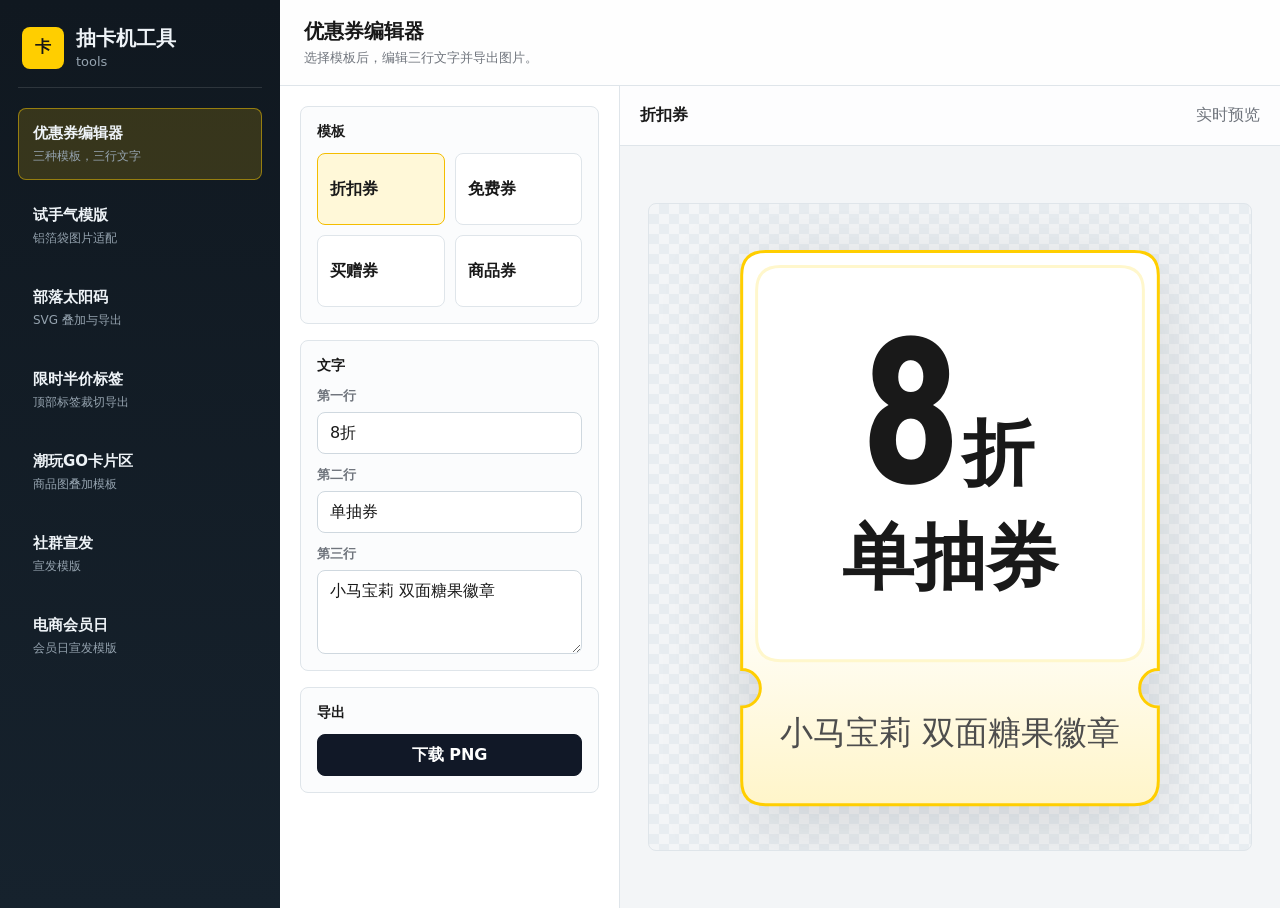
==== index.html @ 520d66b2 "Add files via upload" ====
<!doctype html>
<html lang="zh-CN">
  <head>
    <meta charset="UTF-8" />
    <meta name="viewport" content="width=device-width, initial-scale=1.0" />
    <title>抽卡机工具</title>
    <link rel="stylesheet" href="./styles.css" />
    <link rel="stylesheet" href="./coupon.css" />
    <link rel="stylesheet" href="./dashboard.css" />
  </head>
  <body>
    <main class="admin-app">
      <aside class="admin-sidebar">
        <div class="admin-brand">
          <span class="admin-mark">卡</span>
          <div>
            <h1>抽卡机工具</h1>
            <p>tools</p>
          </div>
        </div>

        <nav class="admin-nav" aria-label="工具菜单">
          <button class="admin-nav-item active" type="button" data-page="coupon">
            <span>优惠券编辑器</span>
            <small>三种模板，三行文字</small>
          </button>
          <button class="admin-nav-item" type="button" data-page="luck">
            <span>试手气模版</span>
            <small>铝箔袋图片适配</small>
          </button>
          <button class="admin-nav-item" type="button" data-page="suncode">
            <span>部落太阳码</span>
            <small>SVG 叠加与导出</small>
          </button>
          <button class="admin-nav-item" type="button" data-page="halfprice">
            <span>限时半价标签</span>
            <small>顶部标签裁切导出</small>
          </button>
          <button class="admin-nav-item" type="button" data-page="kingkong">
            <span>潮玩GO卡片区</span>
            <small>商品图叠加模板</small>
          </button>
          <button class="admin-nav-item" type="button" data-page="community">
            <span>社群宣发</span>
            <small>宣发模版</small>
          </button>
          <button class="admin-nav-item" type="button" data-page="ecommerce">
            <span>电商会员日</span>
            <small>会员日宣发模版</small>
          </button>
        </nav>
      </aside>

      <section class="admin-main">
        <section id="couponPage" class="admin-page active" data-page-panel="coupon">
          <div class="admin-header">
            <div>
              <strong>优惠券编辑器</strong>
              <span>选择模板后，编辑三行文字并导出图片。</span>
            </div>
          </div>

          <div class="admin-tool-grid coupon-admin-grid">
            <aside class="coupon-sidebar embedded">
              <section class="coupon-panel">
                <h2>模板</h2>
                <div class="template-grid" role="radiogroup" aria-label="选择优惠券模板">
                  <button class="template-card active" type="button" data-template="cash">
                    <span>折扣券</span>
                  </button>
                  <button class="template-card" type="button" data-template="free">
                    <span>免费券</span>
                  </button>
                  <button class="template-card" type="button" data-template="box">
                    <span>买赠券</span>
                  </button>
                  <button class="template-card" type="button" data-template="product">
                    <span>商品券</span>
                  </button>
                </div>
              </section>

              <section id="couponTextPanel" class="coupon-panel">
                <h2>文字</h2>
                <label class="field">
                  <span>第一行</span>
                  <input id="line1" type="text" />
                </label>
                <label class="field">
                  <span>第二行</span>
                  <input id="line2" type="text" />
                </label>
                <label class="field">
                  <span>第三行</span>
                  <textarea id="line3" rows="3"></textarea>
                </label>
              </section>

              <section id="couponProductPanel" class="coupon-panel" hidden>
                <h2>商品图</h2>
                <label class="file-drop compact">
                  <input id="productImageInput" type="file" accept="image/png,image/jpeg,image/webp,image/svg+xml" />
                  <span>选择商品图片</span>
                  <small id="productImageName">未选择</small>
                </label>
                <p class="note">图片会在 360 × 360 的框内等比适配，导出透明底 PNG。</p>
              </section>

              <section class="coupon-panel">
                <h2>导出</h2>
                <div class="action-row">
                  <button id="downloadPng" type="button">下载 PNG</button>
                </div>
              </section>
            </aside>

            <section class="coupon-workspace embedded">
              <div class="coupon-toolbar">
                <strong id="templateTitle">折扣券</strong>
                <div id="productTagPicker" class="tag-picker toolbar-tag-picker" role="radiogroup" aria-label="选择商品券标签" hidden>
                  <button class="tag-option active" type="button" data-product-tag="exchange">兑换券</button>
                  <button class="tag-option" type="button" data-product-tag="single">单抽券</button>
                  <button class="tag-option" type="button" data-product-tag="box">端盒券</button>
                </div>
                <span>实时预览</span>
              </div>
              <div class="coupon-stage">
                <div id="couponPreview" class="coupon-preview" aria-label="优惠券预览"></div>
              </div>
            </section>
          </div>
        </section>

        <section id="suncodePage" class="admin-page" data-page-panel="suncode">
          <div class="admin-header">
            <div>
              <strong>部落太阳码</strong>
              <span>上传 SVG，自动叠加固定太阳码并导出。</span>
            </div>
          </div>

          <div class="admin-tool-grid suncode-admin-grid">
            <aside class="sidebar embedded">
              <section class="panel">
                <h2>文件</h2>
                <label class="file-drop">
                  <input id="svgInput" type="file" accept=".svg,image/svg+xml" />
                  <span>选择 SVG 文件</span>
                  <small id="svgName">未选择</small>
                </label>
                <p class="note">太阳码已内置，导出时会等比缩放到 SVG 尺寸并作为最上层写入。</p>
              </section>

              <section class="panel">
                <h2>导出</h2>
                <div class="button-row">
                  <button id="downloadJpeg" type="button" disabled>下载 JPEG</button>
                  <button id="openConvertio" type="button" disabled>下载 AI</button>
                </div>
                <p class="note">下载 AI 会把完整矢量 SVG 交给后端转换，太阳码会作为矢量内容写入。</p>
              </section>
            </aside>

            <section class="workspace embedded">
              <div class="toolbar">
                <div>
                  <strong id="statusTitle">等待文件</strong>
                  <span id="statusDetail">请先选择 SVG 文件。</span>
                </div>
              </div>
              <div class="canvas-wrap">
                <div id="preview" class="preview" aria-label="SVG 预览区域">
                  <div class="empty-state">SVG 预览会显示在这里</div>
                </div>
              </div>
            </section>
          </div>
        </section>

        <section id="luckPage" class="admin-page" data-page-panel="luck">
          <div class="admin-header">
            <div>
              <strong>试手气模版</strong>
              <span>上传铝箔袋图片，自动等比适配到固定画板并导出。</span>
            </div>
          </div>

          <div class="admin-tool-grid luck-admin-grid">
            <aside class="sidebar embedded">
              <section class="panel">
                <h2>文件</h2>
                <label class="file-drop">
                  <input id="luckInput" type="file" accept="image/png,image/jpeg,image/webp,image/svg+xml" />
                  <span>选择铝箔袋图片</span>
                  <small id="luckName">未选择</small>
                </label>
                <p class="note">画板固定尺寸 428 × 644，图片在画板区域内等比适配。</p>
              </section>

              <section class="panel">
                <h2>导出</h2>
                <div class="action-row">
                  <button id="downloadLuckPng" type="button" disabled>下载 PNG</button>
                </div>
              </section>
            </aside>

            <section class="workspace embedded">
              <div class="toolbar">
                <div>
                  <strong id="luckStatusTitle">等待文件</strong>
                  <span id="luckStatusDetail">请先选择铝箔袋图片。</span>
                </div>
              </div>
              <div class="luck-stage">
                <div id="luckPreview" class="luck-preview" aria-label="试手气模版预览">
                  <div class="empty-state">铝箔袋预览会显示在这里</div>
                </div>
              </div>
            </section>
          </div>
        </section>

        <section id="halfpricePage" class="admin-page" data-page-panel="halfprice">
          <div class="admin-header">
            <div>
              <strong>限时半价标签</strong>
              <span>上传图片，顶部对齐裁切并叠加限时半价标签。</span>
            </div>
          </div>

          <div class="admin-tool-grid halfprice-admin-grid">
            <aside class="sidebar embedded">
              <section class="panel">
                <h2>单张文件</h2>
                <label class="file-drop">
                  <input id="halfpriceInput" type="file" accept="image/png,image/jpeg,image/webp,image/svg+xml" />
                  <span>选择图片</span>
                  <small id="halfpriceName">未选择</small>
                </label>
                <p class="note">画板固定尺寸 345 × 345，图片按 345 宽等比缩放，顶对齐，超出画布自动裁切。</p>
              </section>

              <section class="panel">
                <h2>批量上传</h2>
                <label class="file-drop">
                  <input id="halfpriceBatchInput" type="file" accept="image/png,image/jpeg,image/webp,image/svg+xml" webkitdirectory directory multiple />
                  <span>选择文件夹</span>
                  <small id="halfpriceBatchName">未选择</small>
                </label>
                <p class="note">批量处理文件夹内所有图片，并打包导出 ZIP。</p>
              </section>

              <section class="panel">
                <h2>导出</h2>
                <div class="action-row">
                  <button id="downloadHalfpricePng" type="button" disabled>下载 PNG</button>
                  <button id="downloadHalfpriceBatch" type="button" disabled>批量下载</button>
                </div>
              </section>
            </aside>

            <section class="workspace embedded">
              <div class="toolbar">
                <div>
                  <strong id="halfpriceStatusTitle">等待文件</strong>
                  <span id="halfpriceStatusDetail">请先选择图片。</span>
                </div>
              </div>
              <div class="halfprice-stage">
                <div id="halfpricePreview" class="halfprice-preview" aria-label="限时半价标签预览">
                  <div class="empty-state">预览会显示在这里</div>
                </div>
              </div>
            </section>
          </div>
        </section>

        <section id="kingkongPage" class="admin-page" data-page-panel="kingkong">
          <div class="admin-header">
            <div>
              <strong>潮玩GO卡片区</strong>
              <span>选择紫、蓝、绿模板，上传商品图后导出固定画板 PNG。</span>
            </div>
          </div>

          <div class="admin-tool-grid kingkong-admin-grid">
            <aside class="sidebar embedded">
              <section class="panel">
                <h2>模板</h2>
                <div class="template-grid kingkong-template-grid" role="radiogroup" aria-label="选择潮玩GO卡片区模板">
                  <button class="template-card active" type="button" data-kingkong-template="purple">
                    <span>紫色-katter</span>
                  </button>
                  <button class="template-card" type="button" data-kingkong-template="blue">
                    <span>蓝色-K-Frame</span>
                  </button>
                  <button class="template-card" type="button" data-kingkong-template="green">
                    <span>绿色-K-Prize</span>
                  </button>
                </div>
              </section>

              <section class="panel">
                <h2>商品图</h2>
                <label class="file-drop">
                  <input id="kingkongInput" type="file" accept="image/png,image/jpeg,image/webp" />
                  <span>选择商品图片</span>
                  <small id="kingkongName">未选择</small>
                </label>
                <p class="note">画板固定尺寸 294 × 345，商品图会在 192 × 192 区域内等比适配。</p>
              </section>

              <section class="panel">
                <h2>导出</h2>
                <div class="action-row">
                  <button id="downloadKingkongPng" type="button" disabled>下载 PNG</button>
                </div>
              </section>
            </aside>

            <section class="workspace embedded">
              <div class="toolbar">
                <div>
                  <strong id="kingkongStatusTitle">等待文件</strong>
                  <span id="kingkongStatusDetail">请先选择商品图片。</span>
                </div>
              </div>
              <div class="kingkong-stage">
                <div id="kingkongPreview" class="kingkong-preview" aria-label="潮玩GO卡片区预览">
                  <div class="empty-state">商品图预览会显示在这里</div>
                </div>
              </div>
            </section>
          </div>
        </section>

        <section id="communityPage" class="admin-page" data-page-panel="community">
          <div class="admin-header">
            <div>
              <strong>社群宣发</strong>
              <span>上传主图、小程序码，填写价格和商品名称后导出 3 倍 JPG。</span>
            </div>
          </div>

          <div class="admin-tool-grid community-admin-grid">
            <aside class="sidebar embedded">
              <section class="panel">
                <h2>图片</h2>
                <label class="file-drop">
                  <input id="communityMainInput" type="file" accept="image/png,image/jpeg,image/webp" />
                  <span>选择主图</span>
                  <small id="communityMainName">未选择</small>
                </label>
                <label class="file-drop">
                  <input id="communityQrInput" type="file" accept="image/png,image/jpeg,image/webp" />
                  <span>选择小程序码</span>
                  <small id="communityQrName">未选择</small>
                </label>
                <p class="note">主图宽度固定 343px，高度按图片比例自适应。</p>
              </section>

              <section class="panel">
                <h2>内容</h2>
                <label class="community-toggle">
                  <input id="communityOperationEnabled" type="checkbox" />
                  <span>显示运营标签</span>
                </label>
                <label id="communityOperationField" class="field" hidden>
                  <span>运营标签文案</span>
                  <input id="communityOperationText" type="text" value="本期新品" />
                </label>
                <label class="field">
                  <span>商品价格</span>
                  <input id="communityPrice" type="text" value="25.98" />
                </label>
                <label class="community-toggle">
                  <input id="communityHalfPriceEnabled" type="checkbox" />
                  <span>限时半价</span>
                </label>
                <div class="community-half-price-fields">
                  <label id="communityHalfPriceTextField" class="field" hidden>
                    <span>半价标签文案</span>
                    <input id="communityHalfPriceText" type="text" value="限时半价" maxlength="12" />
                  </label>
                  <label id="communityOriginalPriceField" class="field" hidden>
                    <span>划线价</span>
                    <input id="communityOriginalPrice" type="text" value="99.9" />
                  </label>
                </div>
                <label class="field">
                  <span>商品名称</span>
                  <textarea id="communityName" rows="2">飞天小女警 活力绘影立牌 飞天小女警 活力绘影立牌</textarea>
                </label>
                <label class="community-toggle">
                  <input id="communityRecommendEnabled" type="checkbox" />
                  <span>显示推荐语</span>
                </label>
                <label id="communityRecommendField" class="field" hidden>
                  <span>推荐语</span>
                  <textarea id="communityRecommendText" rows="2">🔥火爆热卖中，快来抽卡机买同款吧商品购买推荐语</textarea>
                </label>
              </section>

              <section class="panel">
                <h2>导出</h2>
                <div class="action-row">
                  <button id="downloadCommunityJpg" type="button" disabled>下载 JPG</button>
                </div>
              </section>
            </aside>

            <section class="workspace embedded">
              <div class="toolbar">
                <div>
                  <strong id="communityStatusTitle">等待文件</strong>
                  <span id="communityStatusDetail">请上传主图和小程序码。</span>
                </div>
              </div>
              <div class="community-stage">
                <div id="communityPreview" class="community-preview" aria-label="社群宣发预览">
                  <div class="empty-state">社群宣发预览会显示在这里</div>
                </div>
              </div>
            </section>
          </div>
        </section>

        <section id="ecommercePage" class="admin-page" data-page-panel="ecommerce">
          <div class="admin-header">
            <div>
              <strong>电商会员日</strong>
              <span>编辑会员日四个部分，并分别导出 1199px 或 1440px 宽的 PNG。</span>
            </div>
          </div>

          <div class="admin-tool-grid ecommerce-admin-grid">
            <aside class="coupon-sidebar embedded ecommerce-sidebar">
              <section class="coupon-panel">
                <h2>类别</h2>
                <div class="template-grid ecommerce-part-grid" role="radiogroup" aria-label="选择电商会员日类别">
                  <button class="template-card active" type="button" data-ecommerce-part="part1"><span>PART 1</span></button>
                  <button class="template-card" type="button" data-ecommerce-part="part2"><span>PART 2</span></button>
                  <button class="template-card" type="button" data-ecommerce-part="part3"><span>PART 3</span></button>
                  <button class="template-card" type="button" data-ecommerce-part="part4"><span>PART 4</span></button>
                </div>
              </section>

              <section id="ecommercePart1Panel" class="coupon-panel ecommerce-editor-panel">
                <h2>内容</h2>
                <label class="field">
                  <span>日期</span>
                  <textarea id="ecommerceDate" rows="2">2026.07.17</textarea>
                </label>
                <label class="field">
                  <span>一行文案</span>
                  <textarea id="ecommerceCopy" rows="2">会员购名侦探柯南系列产品</textarea>
                </label>
              </section>

              <section id="ecommercePart2Panel" class="coupon-panel ecommerce-editor-panel" hidden>
                <h2>商品坑位</h2>
                <div id="ecommercePart2Slots" class="ecommerce-slot-picker" role="radiogroup" aria-label="选择第二部分商品坑位"></div>
                <label class="file-drop compact ecommerce-file-drop">
                  <input id="ecommercePart2Image" type="file" accept="image/png,image/jpeg,image/webp" />
                  <span>选择商品图片</span>
                  <small id="ecommercePart2ImageName">未选择</small>
                </label>
                <label class="field">
                  <span>商品名称（超宽自动换行，也可手动换行）</span>
                  <textarea id="ecommercePart2Name" rows="2"></textarea>
                </label>
                <div class="ecommerce-price-row">
                  <label class="ecommerce-check"><input id="ecommercePointsEnabled" type="checkbox" checked /><span>积分</span></label>
                  <input id="ecommercePoints" type="text" inputmode="decimal" placeholder="例如 55" />
                </div>
                <div class="ecommerce-price-row">
                  <label class="ecommerce-check"><input id="ecommerceYuanEnabled" type="checkbox" checked /><span>人民币</span></label>
                  <input id="ecommerceYuan" type="text" inputmode="decimal" placeholder="例如 0.01" />
                </div>
              </section>

              <section id="ecommercePart3Panel" class="coupon-panel ecommerce-editor-panel" hidden>
                <h2>转盘商品坑位</h2>
                <div id="ecommercePart3Slots" class="ecommerce-slot-picker five" role="radiogroup" aria-label="选择第三部分商品坑位"></div>
                <label class="file-drop compact ecommerce-file-drop">
                  <input id="ecommercePart3Image" type="file" accept="image/png,image/jpeg,image/webp" />
                  <span>选择商品图片</span>
                  <small id="ecommercePart3ImageName">未选择</small>
                </label>
                <label class="field">
                  <span>商品名称（超宽自动换行，也可手动换行）</span>
                  <textarea id="ecommercePart3Name" rows="2"></textarea>
                </label>
                <p class="note">上传图片后会尝试识别商品名称；“谢谢参与”和“30积分”为固定内容。</p>
              </section>

              <section id="ecommercePart4Panel" class="coupon-panel ecommerce-editor-panel" hidden>
                <h2>日期</h2>
                <label class="field">
                  <span>日期</span>
                  <textarea id="ecommercePart4Date" rows="2"></textarea>
                </label>
                <h3 class="ecommerce-section-title">商品坑位</h3>
                <div id="ecommercePart4Slots" class="ecommerce-slot-picker" role="radiogroup" aria-label="选择第四部分商品坑位"></div>
                <label class="file-drop compact ecommerce-file-drop">
                  <input id="ecommercePart4Image" type="file" accept="image/png,image/jpeg,image/webp" />
                  <span>选择商品图片</span>
                  <small id="ecommercePart4ImageName">未选择</small>
                </label>
                <label class="field">
                  <span>商品名称（超宽自动换行，也可手动换行）</span>
                  <textarea id="ecommercePart4Name" rows="2"></textarea>
                </label>
                <div class="ecommerce-price-row">
                  <label class="ecommerce-check"><input id="ecommercePart4PointsEnabled" type="checkbox" checked /><span>积分</span></label>
                  <input id="ecommercePart4Points" type="text" inputmode="decimal" placeholder="例如 55" />
                </div>
                <div class="ecommerce-price-row">
                  <label class="ecommerce-check"><input id="ecommercePart4YuanEnabled" type="checkbox" checked /><span>人民币</span></label>
                  <input id="ecommercePart4Yuan" type="text" inputmode="decimal" placeholder="例如 0.01" />
                </div>
              </section>

              <section class="coupon-panel">
                <h2>导出</h2>
                <p id="ecommerceValidation" class="ecommerce-validation"></p>
                <div class="action-row">
                  <button id="downloadEcommerce1199" type="button">下载 1199px PNG</button>
                  <button id="downloadEcommerce1440" type="button">下载 1440px PNG</button>
                </div>
              </section>
            </aside>

            <section class="coupon-workspace embedded">
              <div class="coupon-toolbar">
                <strong id="ecommercePartTitle">PART 1</strong>
                <span id="ecommerceStatusDetail">实时预览</span>
              </div>
              <div class="ecommerce-stage">
                <canvas id="ecommercePreview" class="ecommerce-preview" aria-label="电商会员日预览"></canvas>
              </div>
            </section>
          </div>
        </section>
      </section>
    </main>

    <script src="./coupon-fonts.js"></script>
    <script src="./coupon.js"></script>
    <script src="./app.js"></script>
    <script src="./luck.js"></script>
    <script src="./halfprice.js"></script>
    <script src="./kingkong-assets.js"></script>
    <script src="./kingkong.js"></script>
    <script src="./community-header-data.js"></script>
    <script src="./community.js"></script>
    <script src="./ecommerce-assets.js"></script>
    <script src="./ecommerce.js"></script>
    <script src="./dashboard.js"></script>
  </body>
</html>
---- styles.css ----
:root {
  color-scheme: light;
  --bg: #f4f6f8;
  --panel: #ffffff;
  --ink: #172026;
  --muted: #64727d;
  --line: #dbe2e8;
  --accent: #0f766e;
  --accent-strong: #0b5f59;
  --warning: #8a5a10;
}

* {
  box-sizing: border-box;
}

body {
  margin: 0;
  min-height: 100vh;
  font-family:
    Inter, ui-sans-serif, system-ui, -apple-system, BlinkMacSystemFont, "Segoe UI",
    sans-serif;
  color: var(--ink);
  background: var(--bg);
}

button,
input {
  font: inherit;
}

.app {
  display: grid;
  grid-template-columns: minmax(280px, 360px) 1fr;
  min-height: 100vh;
}

.sidebar {
  display: flex;
  flex-direction: column;
  gap: 16px;
  padding: 20px;
  background: var(--panel);
  border-right: 1px solid var(--line);
}

.brand {
  display: flex;
  gap: 12px;
  align-items: center;
  padding-bottom: 10px;
}

.brand-mark {
  display: grid;
  width: 40px;
  height: 40px;
  place-items: center;
  border-radius: 8px;
  color: #fff;
  background: var(--accent);
  font-size: 22px;
}

h1,
h2,
p {
  margin: 0;
}

h1 {
  font-size: 20px;
  line-height: 1.2;
}

h2 {
  margin-bottom: 12px;
  font-size: 14px;
  letter-spacing: 0;
}

.brand p,
.note,
#statusDetail,
.file-drop small {
  color: var(--muted);
}

.brand p {
  margin-top: 4px;
  font-size: 13px;
}

.panel {
  padding: 16px;
  border: 1px solid var(--line);
  border-radius: 8px;
  background: #fbfcfd;
}

.file-drop {
  display: flex;
  flex-direction: column;
  gap: 6px;
  margin-top: 10px;
  padding: 14px;
  border: 1px dashed #b7c3cc;
  border-radius: 8px;
  cursor: pointer;
  background: #fff;
}

.file-drop:hover {
  border-color: var(--accent);
}

.file-drop input {
  position: absolute;
  width: 1px;
  height: 1px;
  overflow: hidden;
  opacity: 0;
}

.file-drop span {
  font-size: 14px;
  font-weight: 650;
}

.button-row {
  display: grid;
  grid-template-columns: 1fr 1fr;
  gap: 10px;
}

button {
  min-height: 40px;
  border: 1px solid var(--accent);
  border-radius: 8px;
  color: #fff;
  background: var(--accent);
  cursor: pointer;
  font-weight: 650;
}

button:hover {
  background: var(--accent-strong);
}

button:disabled {
  border-color: #ccd5dc;
  color: #84919b;
  background: #e8edf1;
  cursor: not-allowed;
}

.tool-link {
  display: flex;
  min-height: 42px;
  align-items: center;
  justify-content: center;
  border: 1px solid var(--accent);
  border-radius: 8px;
  color: #fff;
  background: var(--accent);
  font-weight: 650;
  text-decoration: none;
}

.tool-link:hover {
  background: var(--accent-strong);
}

.note {
  margin-top: 12px;
  font-size: 12px;
  line-height: 1.5;
}

.workspace {
  display: grid;
  grid-template-rows: auto 1fr;
  min-width: 0;
}

.toolbar {
  display: flex;
  align-items: center;
  justify-content: space-between;
  gap: 16px;
  padding: 16px 20px;
  border-bottom: 1px solid var(--line);
  background: rgba(255, 255, 255, 0.82);
}

.toolbar div {
  display: flex;
  flex-direction: column;
  gap: 3px;
  min-width: 0;
}

#statusTitle {
  font-size: 15px;
}

#statusDetail {
  overflow: hidden;
  font-size: 13px;
  text-overflow: ellipsis;
  white-space: nowrap;
}

.canvas-wrap {
  display: grid;
  min-height: 0;
  padding: 24px;
  place-items: center;
}

.preview {
  position: relative;
  display: grid;
  width: min(100%, 980px);
  height: min(76vh, 720px);
  place-items: center;
  overflow: auto;
  border: 1px solid var(--line);
  border-radius: 8px;
  background:
    linear-gradient(45deg, #edf1f4 25%, transparent 25%),
    linear-gradient(-45deg, #edf1f4 25%, transparent 25%),
    linear-gradient(45deg, transparent 75%, #edf1f4 75%),
    linear-gradient(-45deg, transparent 75%, #edf1f4 75%);
  background-position:
    0 0,
    0 10px,
    10px -10px,
    -10px 0;
  background-size: 20px 20px;
}

.preview svg {
  display: block;
  max-width: 100%;
  max-height: 100%;
  background: #fff;
  box-shadow: 0 18px 48px rgba(23, 32, 38, 0.16);
}

.empty-state {
  padding: 24px;
  color: var(--muted);
  border: 1px solid var(--line);
  border-radius: 8px;
  background: rgba(255, 255, 255, 0.86);
}

@media (max-width: 820px) {
  .app {
    grid-template-columns: 1fr;
  }

  .sidebar {
    border-right: 0;
    border-bottom: 1px solid var(--line);
  }

  .canvas-wrap {
    padding: 14px;
  }

  .preview {
    height: 58vh;
  }

  .button-row {
    grid-template-columns: 1fr;
  }
}
---- coupon.css ----
:root {
  color-scheme: light;
  --bg: #f3f4f6;
  --panel: #ffffff;
  --ink: #191919;
  --muted: #70757d;
  --line: #dfe5ea;
  --yellow: #ffce00;
  --yellow-dark: #f4bd00;
  --accent: #111827;
}

@font-face {
  font-family: "MotoyaCedarW6";
  src: url("./assets/fonts/MotoyaCedarStd-W6.otf") format("opentype");
  font-display: swap;
}

@font-face {
  font-family: "HYFengShangHei85J";
  src: url("./assets/fonts/HYFengShangHei_85J.ttf") format("truetype");
  font-display: swap;
}

@font-face {
  font-family: "HYFengShangHei75J";
  src: url("./assets/fonts/HYFengShangHei_75J.ttf") format("truetype");
  font-display: swap;
}

* {
  box-sizing: border-box;
}

body {
  margin: 0;
  min-height: 100vh;
  font-family:
    Inter, ui-sans-serif, system-ui, -apple-system, BlinkMacSystemFont, "Segoe UI",
    "PingFang SC", "Microsoft YaHei", sans-serif;
  color: var(--ink);
  background: var(--bg);
}

button,
input,
textarea {
  font: inherit;
}

.coupon-app {
  display: grid;
  grid-template-columns: minmax(300px, 380px) 1fr;
  min-height: 100vh;
}

.coupon-sidebar {
  display: flex;
  flex-direction: column;
  gap: 16px;
  padding: 20px;
  background: var(--panel);
  border-right: 1px solid var(--line);
}

.coupon-brand {
  display: flex;
  gap: 12px;
  align-items: center;
  padding-bottom: 10px;
}

.coupon-mark {
  display: grid;
  width: 42px;
  height: 42px;
  place-items: center;
  border-radius: 8px;
  color: #191919;
  background: var(--yellow);
  font-weight: 800;
}

h1,
h2,
p {
  margin: 0;
}

h1 {
  font-size: 20px;
  line-height: 1.2;
}

h2 {
  margin-bottom: 12px;
  font-size: 14px;
}

.coupon-brand p,
.coupon-toolbar span,
.template-card small,
.field span {
  color: var(--muted);
}

.coupon-brand p {
  margin-top: 4px;
  font-size: 13px;
}

.coupon-panel {
  padding: 16px;
  border: 1px solid var(--line);
  border-radius: 8px;
  background: #fbfcfd;
}

.template-grid {
  display: grid;
  grid-template-columns: repeat(2, minmax(0, 1fr));
  gap: 10px;
}

.template-card {
  display: flex;
  min-height: 72px;
  flex-direction: column;
  align-items: flex-start;
  justify-content: center;
  gap: 4px;
  padding: 12px;
  border: 1px solid var(--line);
  border-radius: 8px;
  color: var(--ink);
  background: #fff;
  cursor: pointer;
  text-align: left;
}

.template-card span {
  overflow-wrap: anywhere;
  font-weight: 750;
}

.template-card small {
  overflow-wrap: anywhere;
  font-size: 12px;
}

.template-card.active {
  border-color: var(--yellow-dark);
  background: #fff8d8;
}

.file-drop.compact {
  margin-top: 0;
}

.tag-picker {
  display: grid;
  grid-template-columns: repeat(3, minmax(0, 1fr));
  gap: 8px;
  margin-top: 14px;
}

.tag-picker[hidden] {
  display: none;
}

.tag-option {
  min-height: 38px;
  border: 1px solid var(--line);
  border-radius: 8px;
  color: var(--ink);
  background: #fff;
  cursor: pointer;
  font-weight: 750;
}

.tag-option.active {
  border-color: var(--yellow-dark);
  background: #ffce00;
}

.field {
  display: grid;
  gap: 7px;
  margin-top: 12px;
}

.field:first-of-type {
  margin-top: 0;
}

.field span {
  font-size: 13px;
  font-weight: 650;
}

.field input,
.field textarea {
  width: 100%;
  border: 1px solid #cfd8df;
  border-radius: 8px;
  color: var(--ink);
  background: #fff;
  outline: none;
}

.field input {
  min-height: 42px;
  padding: 0 12px;
}

.field textarea {
  min-height: 84px;
  padding: 10px 12px;
  resize: vertical;
}

.field input:focus,
.field textarea:focus {
  border-color: var(--yellow-dark);
  box-shadow: 0 0 0 3px rgba(255, 206, 0, 0.18);
}

.action-row {
  display: grid;
  grid-template-columns: 1fr;
  gap: 10px;
}

.action-row button {
  min-height: 42px;
  border: 1px solid var(--accent);
  border-radius: 8px;
  color: #fff;
  background: var(--accent);
  cursor: pointer;
  font-weight: 750;
}

.action-row button:hover {
  background: #000;
}

.action-row button:disabled,
.action-row button:disabled:hover {
  border-color: #ccd5dc;
  color: #84919b;
  background: #e8edf1;
  cursor: not-allowed;
}

.coupon-workspace {
  display: grid;
  grid-template-rows: auto 1fr;
  min-width: 0;
}

.coupon-toolbar {
  display: grid;
  grid-template-columns: 1fr auto;
  align-items: center;
  gap: 14px 16px;
  padding: 16px 20px;
  border-bottom: 1px solid var(--line);
  background: rgba(255, 255, 255, 0.86);
}

.coupon-toolbar > span {
  grid-column: 2;
  grid-row: 1;
}

.toolbar-tag-picker {
  grid-column: 1 / -1;
  grid-row: 2;
  width: min(470px, 52vw);
  margin: 0;
}

.coupon-stage {
  display: grid;
  min-height: 0;
  padding: 28px;
  place-items: center;
}

.coupon-preview {
  display: grid;
  width: min(82vw, 620px);
  aspect-ratio: 1;
  place-items: center;
  overflow: auto;
  border: 1px solid var(--line);
  border-radius: 8px;
  background:
    linear-gradient(45deg, #e8edf1 25%, transparent 25%),
    linear-gradient(-45deg, #e8edf1 25%, transparent 25%),
    linear-gradient(45deg, transparent 75%, #e8edf1 75%),
    linear-gradient(-45deg, transparent 75%, #e8edf1 75%);
  background-position:
    0 0,
    0 10px,
    10px -10px,
    -10px 0;
  background-size: 20px 20px;
}

.coupon-preview svg {
  display: block;
  width: min(100%, 520px);
  height: auto;
  filter: drop-shadow(0 18px 40px rgba(25, 25, 25, 0.14));
}

@media (max-width: 820px) {
  .coupon-app {
    grid-template-columns: 1fr;
  }

  .coupon-sidebar {
    border-right: 0;
    border-bottom: 1px solid var(--line);
  }

  .coupon-stage {
    padding: 14px;
  }

  .toolbar-tag-picker {
    width: 100%;
  }

  .coupon-preview {
    width: 100%;
  }
}

@media (max-width: 420px) {
  .template-grid {
    grid-template-columns: 1fr;
  }
}
---- dashboard.css ----
:root {
  --admin-sidebar: #101820;
  --admin-sidebar-2: #16222d;
  --admin-text: #eef3f7;
  --admin-muted: #95a3af;
}

body {
  background: #f3f5f7;
}

.admin-app {
  display: grid;
  grid-template-columns: 280px 1fr;
  min-height: 100vh;
}

.admin-sidebar {
  display: flex;
  flex-direction: column;
  gap: 20px;
  padding: 22px 18px;
  color: var(--admin-text);
  background: linear-gradient(180deg, var(--admin-sidebar), var(--admin-sidebar-2));
}

.admin-brand {
  display: flex;
  gap: 12px;
  align-items: center;
  padding: 4px 4px 18px;
  border-bottom: 1px solid rgba(255, 255, 255, 0.12);
}

.admin-mark {
  display: grid;
  width: 42px;
  height: 42px;
  place-items: center;
  border-radius: 8px;
  color: #161616;
  background: #ffce00;
  font-weight: 900;
}

.admin-brand h1 {
  color: var(--admin-text);
  font-size: 20px;
}

.admin-brand p {
  margin-top: 4px;
  color: var(--admin-muted);
  font-size: 13px;
}

.admin-nav {
  display: grid;
  gap: 10px;
}

.admin-nav-item {
  display: flex;
  min-height: 72px;
  flex-direction: column;
  align-items: flex-start;
  justify-content: center;
  gap: 5px;
  padding: 13px 14px;
  border: 1px solid transparent;
  border-radius: 8px;
  color: var(--admin-text);
  background: transparent;
  cursor: pointer;
  text-align: left;
}

.admin-nav-item:hover {
  background: rgba(255, 255, 255, 0.08);
}

.admin-nav-item.active {
  border-color: rgba(255, 206, 0, 0.48);
  background: rgba(255, 206, 0, 0.16);
}

.admin-nav-item span {
  font-size: 15px;
  font-weight: 750;
}

.admin-nav-item small {
  color: var(--admin-muted);
  font-size: 12px;
}

.admin-main {
  min-width: 0;
  overflow: auto;
}

.admin-page {
  display: none;
  min-height: 100vh;
}

.admin-page.active {
  display: grid;
  grid-template-rows: auto 1fr;
}

.admin-header {
  display: flex;
  min-height: 78px;
  align-items: center;
  justify-content: space-between;
  padding: 18px 24px;
  border-bottom: 1px solid var(--line);
  background: rgba(255, 255, 255, 0.9);
}

.admin-header div {
  display: grid;
  gap: 4px;
}

.admin-header strong {
  font-size: 20px;
}

.admin-header span {
  color: var(--muted);
  font-size: 13px;
}

.admin-tool-grid {
  display: grid;
  min-height: 0;
}

.coupon-admin-grid,
.suncode-admin-grid,
.luck-admin-grid,
.halfprice-admin-grid,
.kingkong-admin-grid,
.community-admin-grid,
.ecommerce-admin-grid {
  grid-template-columns: 340px 1fr;
}

.coupon-sidebar.embedded,
.sidebar.embedded {
  min-height: 0;
  border-right: 1px solid var(--line);
  background: #fff;
}

.coupon-sidebar.embedded {
  gap: 16px;
  padding: 20px;
}

.coupon-workspace.embedded,
.workspace.embedded {
  min-height: 0;
  background: #f3f5f7;
}

.coupon-workspace.embedded {
  display: grid;
  grid-template-rows: auto 1fr;
}

.coupon-toolbar,
.toolbar {
  min-height: 60px;
}

.coupon-stage,
.canvas-wrap {
  min-height: calc(100vh - 138px);
}

.coupon-preview {
  width: min(100%, 760px);
  height: min(72vh, 760px);
  aspect-ratio: auto;
}

.coupon-preview svg {
  width: min(100%, 560px);
}

.preview {
  width: min(100%, 980px);
}

.luck-stage {
  display: grid;
  min-height: calc(100vh - 138px);
  padding: 24px;
  place-items: center;
}

.luck-preview {
  position: relative;
  width: min(100%, 428px);
  aspect-ratio: 428 / 644;
  border: 1px solid var(--line);
  border-radius: 8px;
  background: #fff;
  box-shadow: 0 18px 48px rgba(23, 32, 38, 0.12);
  overflow: hidden;
}

.luck-slot {
  position: absolute;
  left: 0;
  top: 0;
  width: 100%;
  height: 100%;
}

.luck-slot img {
  width: 100%;
  height: 100%;
  object-fit: contain;
  display: block;
}

.luck-preview .empty-state {
  position: absolute;
  inset: 0;
  display: grid;
  place-items: center;
}

.halfprice-stage {
  display: grid;
  min-height: calc(100vh - 138px);
  padding: 24px;
  place-items: center;
  align-content: start;
}

.halfprice-preview {
  position: relative;
  width: min(100%, 345px);
  aspect-ratio: 1;
  border: 1px solid var(--line);
  border-radius: 8px;
  background:
    linear-gradient(45deg, #edf2f5 25%, transparent 25%),
    linear-gradient(-45deg, #edf2f5 25%, transparent 25%),
    linear-gradient(45deg, transparent 75%, #edf2f5 75%),
    linear-gradient(-45deg, transparent 75%, #edf2f5 75%);
  background-color: #fff;
  background-position:
    0 0,
    0 8px,
    8px -8px,
    -8px 0;
  background-size: 16px 16px;
  box-shadow: 0 18px 48px rgba(23, 32, 38, 0.12);
  overflow: hidden;
}

.halfprice-preview canvas {
  display: block;
  width: 100%;
  height: 100%;
}

.halfprice-preview .empty-state {
  position: absolute;
  inset: 0;
  display: grid;
  place-items: center;
}

.kingkong-template-grid {
  grid-template-columns: 1fr;
}

.kingkong-stage {
  display: grid;
  min-height: calc(100vh - 138px);
  padding: 24px;
  place-items: center;
}

.kingkong-preview {
  position: relative;
  width: min(100%, 294px);
  aspect-ratio: 294 / 345;
  border: 1px solid var(--line);
  border-radius: 8px;
  background:
    linear-gradient(45deg, #edf2f5 25%, transparent 25%),
    linear-gradient(-45deg, #edf2f5 25%, transparent 25%),
    linear-gradient(45deg, transparent 75%, #edf2f5 75%),
    linear-gradient(-45deg, transparent 75%, #edf2f5 75%);
  background-color: #fff;
  background-position:
    0 0,
    0 8px,
    8px -8px,
    -8px 0;
  background-size: 16px 16px;
  box-shadow: 0 18px 48px rgba(23, 32, 38, 0.12);
  overflow: hidden;
}

.kingkong-preview canvas {
  display: block;
  width: 100%;
  height: 100%;
}

.kingkong-preview .empty-state {
  position: absolute;
  inset: 0;
  display: grid;
  place-items: center;
}

.community-toggle {
  display: flex;
  align-items: center;
  gap: 8px;
  margin-top: 14px;
  color: var(--ink);
  font-size: 14px;
  font-weight: 700;
}

.community-toggle input {
  width: 16px;
  height: 16px;
  accent-color: var(--yellow-dark);
}

.community-stage {
  display: grid;
  min-height: calc(100vh - 138px);
  padding: 24px;
  place-items: start center;
}

.community-preview {
  width: min(100%, 375px);
  min-height: 638px;
}

.community-poster {
  position: relative;
  width: 375px;
  overflow: hidden;
  border-radius: 24px;
  background:
    linear-gradient(180deg, #fff7cc 0%, rgba(255, 251, 229, 0.2) 100%),
    #fff;
  box-shadow: 0 18px 48px rgba(23, 32, 38, 0.14);
  transform-origin: top center;
}

.community-logo-image {
  position: absolute;
  left: 16px;
  top: 16px;
  display: block;
  width: 67px;
  height: 24px;
  object-fit: fill;
}

.community-operation {
  position: absolute;
  right: 16px;
  top: 16px;
  height: 24px;
  overflow: visible;
  border-radius: 8px;
  background: linear-gradient(166.76deg, #ff7b2a 0%, #ff51cb 100%);
}

.community-operation img {
  position: absolute;
  left: -4px;
  top: -8px;
  display: block;
  width: 32px;
  height: 32px;
  object-fit: contain;
}

.community-operation span {
  position: absolute;
  left: 30px;
  right: 8px;
  top: 1px;
  height: 21px;
  overflow: hidden;
  color: #fff;
  font-family: HYFengShangHei75J, "PingFang SC", "Microsoft YaHei", sans-serif;
  font-size: 16px;
  font-weight: 400;
  line-height: 21px;
  white-space: nowrap;
}

.community-main-wrap {
  position: absolute;
  left: 16px;
  top: 52px;
  width: 343px;
  overflow: hidden;
  border-radius: 20px;
  background: transparent;
}

.community-main-wrap img {
  display: block;
  width: 343px;
  height: auto;
}

.community-main-placeholder {
  display: grid;
  width: 100%;
  height: 100%;
  place-items: center;
  box-sizing: border-box;
  border: 1px dashed #aeb9c4;
  border-radius: 20px;
  color: #74808a;
  background: #fff;
  font-size: 15px;
  font-weight: 700;
}

.community-recommend {
  position: absolute;
  display: flex;
  max-width: 343px;
  height: 26px;
  box-sizing: border-box;
  align-items: center;
  justify-content: center;
  overflow: hidden;
  border: 1px solid #ff8000;
  border-radius: 8px;
  color: #ff8000;
  background: #fff;
  font-family: "PingFang SC", "Microsoft YaHei", sans-serif;
  font-size: 13px;
  font-weight: 500;
  line-height: 24px;
  white-space: nowrap;
}

.community-info {
  position: absolute;
  left: 16px;
  width: 247px;
}

.community-price {
  display: flex;
  align-items: flex-end;
  gap: 0;
  color: #ff0040;
  height: 24px;
  white-space: nowrap;
}

.community-price-symbol {
  width: 12px;
  height: 22px;
  font-family: "PingFang SC", "Microsoft YaHei", sans-serif;
  font-size: 18px;
  font-weight: 500;
  line-height: 22px;
}

.community-price-value {
  margin-left: 2px;
  font-family: MotoyaCedarW6, "Arial Black", sans-serif;
  font-size: 24px;
  font-weight: 900;
  line-height: 24px;
}

.community-half-price-label {
  display: inline-flex;
  flex: 0 0 auto;
  height: 20px;
  box-sizing: border-box;
  align-items: center;
  justify-content: center;
  margin-left: 4px;
  border: 0.5px solid #ffd4dd;
  border-radius: 6px;
  color: #ff0040;
  background: #fff8f8;
  font-size: 13px;
  font-weight: 400;
  line-height: 18px;
  overflow: hidden;
  text-overflow: ellipsis;
  white-space: nowrap;
}

.community-half-price-fields {
  display: grid;
  grid-template-columns: minmax(0, 1fr) minmax(0, 1fr);
  gap: 12px;
}

.community-half-price-fields .field {
  min-width: 0;
}

.community-half-price-fields input {
  width: 100%;
  min-width: 0;
  box-sizing: border-box;
}

.community-original-price {
  height: 18px;
  margin-left: 4px;
  color: #999;
  font-size: 16px;
  font-weight: 400;
  line-height: 18px;
  text-decoration: line-through;
}

.community-product-name {
  margin-top: 12px;
  color: #191919;
  font-size: 14px;
  line-height: 22px;
  max-height: 44px;
  overflow: hidden;
}

.community-qr {
  position: absolute;
  right: 16px;
  width: 72px;
  height: 72px;
  overflow: hidden;
  border-radius: 50%;
  background: #fff;
}

.community-qr img {
  display: block;
  width: 100%;
  height: 100%;
  object-fit: contain;
}

.community-qr-placeholder {
  display: grid;
  width: 100%;
  height: 100%;
  place-items: center;
  border: 1px dashed #aeb9c4;
  border-radius: 50%;
  color: #74808a;
  font-size: 12px;
  line-height: 1.2;
  text-align: center;
}

.halfprice-preview.is-grid {
  width: 100%;
  max-width: none;
  aspect-ratio: auto;
  border: 0;
  border-radius: 0;
  background: transparent;
  box-shadow: none;
  overflow: visible;
}

.halfprice-preview.is-grid .empty-state {
  position: static;
  min-height: 345px;
  border: 1px solid var(--line);
  border-radius: 8px;
  background:
    linear-gradient(45deg, #edf2f5 25%, transparent 25%),
    linear-gradient(-45deg, #edf2f5 25%, transparent 25%),
    linear-gradient(45deg, transparent 75%, #edf2f5 75%),
    linear-gradient(-45deg, transparent 75%, #edf2f5 75%);
  background-color: #fff;
  background-position:
    0 0,
    0 8px,
    8px -8px,
    -8px 0;
  background-size: 16px 16px;
}

.halfprice-preview-grid {
  width: 100%;
  display: grid;
  grid-template-columns: repeat(auto-fit, minmax(160px, 1fr));
  gap: 16px;
  align-items: start;
}

.halfprice-preview-card {
  min-width: 0;
  margin: 0;
}

.halfprice-preview-thumb {
  aspect-ratio: 1;
  border: 1px solid var(--line);
  border-radius: 8px;
  background:
    linear-gradient(45deg, #edf2f5 25%, transparent 25%),
    linear-gradient(-45deg, #edf2f5 25%, transparent 25%),
    linear-gradient(45deg, transparent 75%, #edf2f5 75%),
    linear-gradient(-45deg, transparent 75%, #edf2f5 75%);
  background-color: #fff;
  background-position:
    0 0,
    0 8px,
    8px -8px,
    -8px 0;
  background-size: 16px 16px;
  box-shadow: 0 12px 30px rgba(23, 32, 38, 0.1);
  overflow: hidden;
}

.halfprice-preview-card figcaption {
  margin-top: 8px;
  color: var(--muted);
  font-size: 12px;
  line-height: 1.4;
  overflow: hidden;
  text-overflow: ellipsis;
  white-space: nowrap;
}

.ecommerce-sidebar {
  overflow-y: auto;
}

.ecommerce-part-grid {
  grid-template-columns: repeat(2, minmax(0, 1fr));
}

.ecommerce-part-grid .template-card {
  min-height: 58px;
  padding: 10px;
  align-items: center;
  text-align: center;
}

.ecommerce-editor-panel[hidden] {
  display: none;
}

.ecommerce-section-title {
  margin: 20px 0 12px;
  font-size: 16px;
  line-height: 22px;
  font-weight: 700;
}

.ecommerce-slot-picker {
  display: grid;
  grid-template-columns: repeat(6, minmax(0, 1fr));
  gap: 6px;
  margin-bottom: 14px;
}

.ecommerce-slot-picker.five {
  grid-template-columns: repeat(5, minmax(0, 1fr));
}

.ecommerce-slot-picker button {
  min-height: 36px;
  padding: 0;
  border-color: var(--line);
  color: var(--ink);
  background: #fff;
}

.ecommerce-slot-picker button.active {
  border-color: var(--yellow-dark);
  background: var(--yellow);
}

.ecommerce-file-drop {
  margin-bottom: 14px;
}

.ecommerce-price-row {
  display: grid;
  grid-template-columns: 92px minmax(0, 1fr);
  gap: 10px;
  align-items: center;
  margin-top: 12px;
}

.ecommerce-price-row > input {
  width: 100%;
  min-height: 42px;
  padding: 9px 11px;
  border: 1px solid var(--line);
  border-radius: 8px;
  color: var(--ink);
  background: #fff;
  outline: none;
}

.ecommerce-price-row > input:focus {
  border-color: var(--yellow-dark);
  box-shadow: 0 0 0 3px rgba(255, 206, 0, 0.16);
}

.ecommerce-price-row > input:disabled {
  color: var(--muted);
  background: #eef1f3;
}

.ecommerce-check {
  display: flex;
  min-height: 42px;
  align-items: center;
  gap: 8px;
  color: var(--ink);
  font-size: 13px;
  font-weight: 700;
}

.ecommerce-check input {
  width: 17px;
  height: 17px;
  accent-color: var(--yellow-dark);
}

.ecommerce-validation {
  min-height: 18px;
  margin: 0 0 10px;
  color: var(--muted);
  font-size: 12px;
  line-height: 1.5;
}

.ecommerce-validation.error {
  color: #a33a2b;
}

.ecommerce-stage {
  display: grid;
  min-height: calc(100vh - 138px);
  padding: 24px;
  place-items: center;
  overflow: auto;
}

.ecommerce-preview {
  display: block;
  width: min(100%, 560px);
  height: auto;
  border: 1px solid var(--line);
  border-radius: 8px;
  background: #fff;
  box-shadow: 0 18px 48px rgba(23, 32, 38, 0.12);
}

@media (max-width: 980px) {
  .admin-app {
    grid-template-columns: 1fr;
  }

  .admin-sidebar {
    position: sticky;
    top: 0;
    z-index: 10;
    gap: 12px;
    padding: 14px;
  }

  .admin-brand {
    padding-bottom: 12px;
  }

  .admin-nav {
    grid-template-columns: 1fr 1fr;
  }

  .coupon-admin-grid,
  .suncode-admin-grid,
  .luck-admin-grid,
  .halfprice-admin-grid,
  .kingkong-admin-grid,
  .community-admin-grid,
  .ecommerce-admin-grid {
    grid-template-columns: 1fr;
  }

  .coupon-sidebar.embedded,
  .sidebar.embedded {
    border-right: 0;
    border-bottom: 1px solid var(--line);
  }

  .coupon-stage,
  .canvas-wrap,
  .luck-stage,
  .halfprice-stage,
  .kingkong-stage,
  .community-stage,
  .ecommerce-stage {
    min-height: 58vh;
  }

  .community-poster {
    transform: scale(min(1, calc((100vw - 48px) / 375)));
  }
}

@media (max-width: 560px) {
  .admin-nav {
    grid-template-columns: 1fr;
  }
}
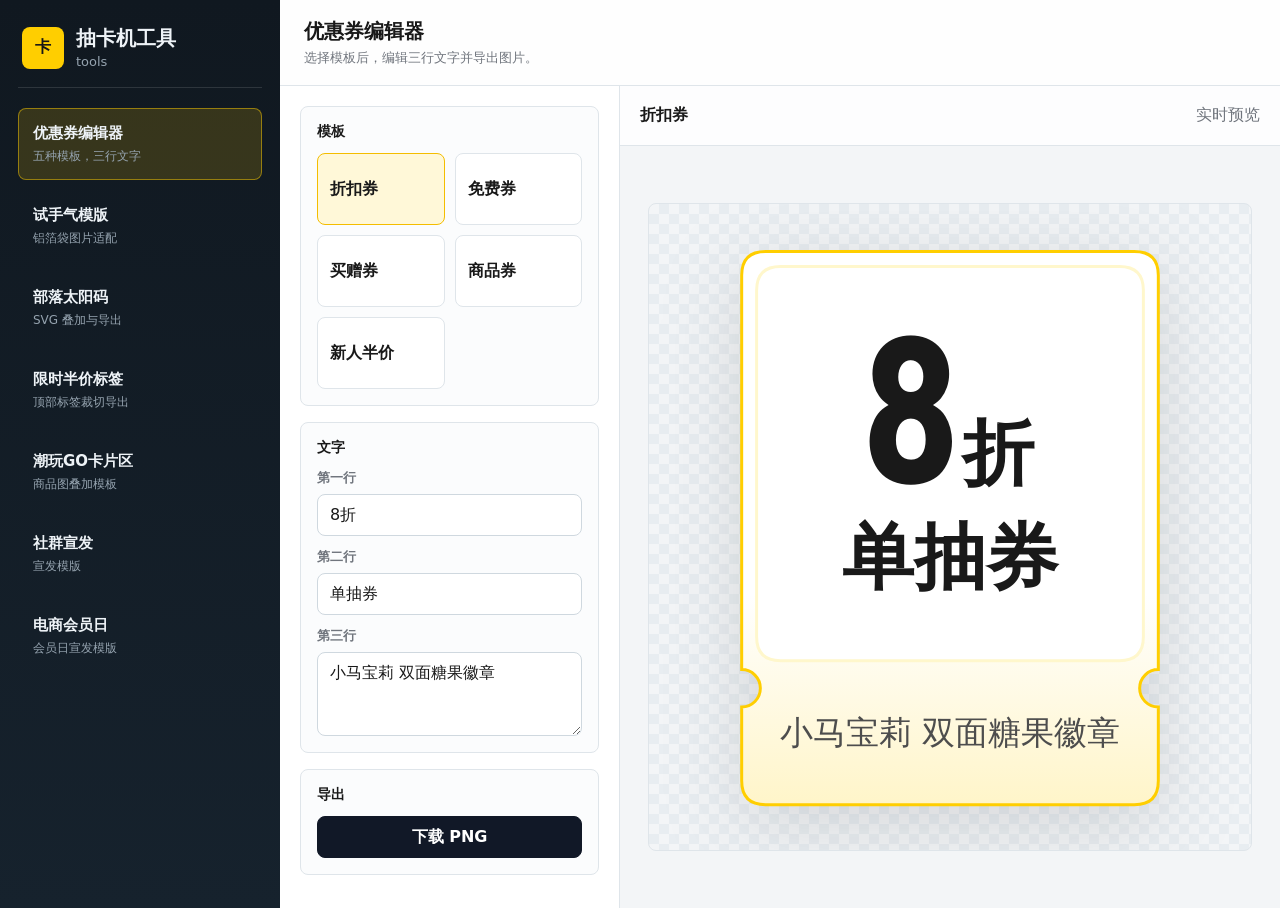
==== commit edafc134: "Add files via upload" ====
--- a/index.html
+++ b/index.html
@@ -22,7 +22,7 @@
         <nav class="admin-nav" aria-label="工具菜单">
           <button class="admin-nav-item active" type="button" data-page="coupon">
             <span>优惠券编辑器</span>
-            <small>三种模板，三行文字</small>
+            <small>五种模板，三行文字</small>
           </button>
           <button class="admin-nav-item" type="button" data-page="luck">
             <span>试手气模版</span>
@@ -76,6 +76,9 @@
                   </button>
                   <button class="template-card" type="button" data-template="product">
                     <span>商品券</span>
+                  </button>
+                  <button class="template-card" type="button" data-template="newcomer">
+                    <span>新人半价</span>
                   </button>
                 </div>
               </section>
@@ -547,6 +550,7 @@
     </main>
 
     <script src="./coupon-fonts.js"></script>
+    <script src="./coupon-newcomer-data.js"></script>
     <script src="./coupon.js"></script>
     <script src="./app.js"></script>
     <script src="./luck.js"></script>
--- a/coupon.css
+++ b/coupon.css
@@ -25,6 +25,12 @@
 @font-face {
   font-family: "HYFengShangHei75J";
   src: url("./assets/fonts/HYFengShangHei_75J.ttf") format("truetype");
+  font-display: swap;
+}
+
+@font-face {
+  font-family: "ZiHunGuanJunTi";
+  src: url("./assets/fonts/ZiHunGuanJunTi.ttf") format("truetype");
   font-display: swap;
 }
 
@@ -316,6 +322,11 @@
   filter: drop-shadow(0 18px 40px rgba(25, 25, 25, 0.14));
 }
 
+.coupon-preview svg[aria-label="新人半价优惠券预览"] {
+  background: transparent;
+  filter: none;
+}
+
 @media (max-width: 820px) {
   .coupon-app {
     grid-template-columns: 1fr;
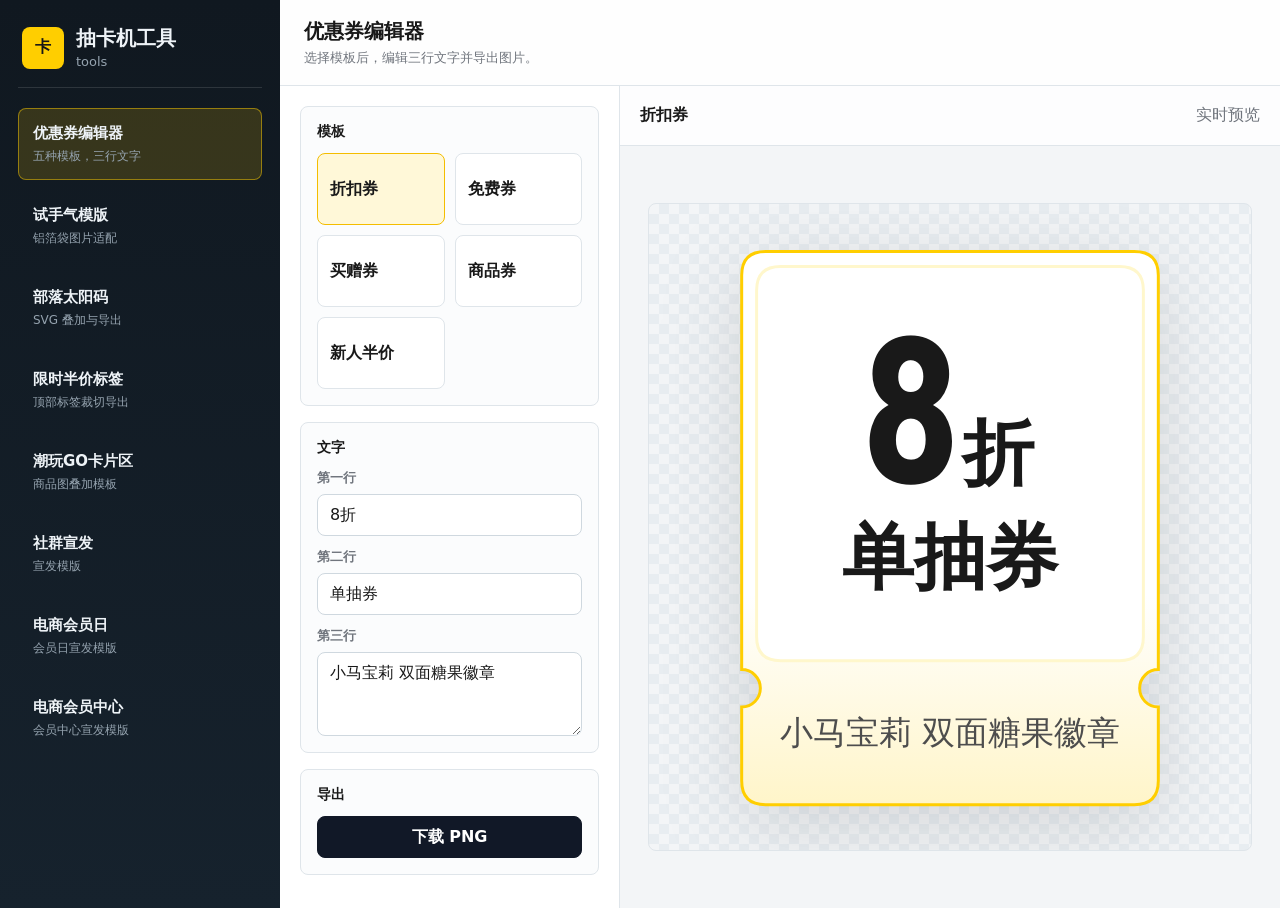
==== commit 7e16d970: "Add files via upload" ====
--- a/index.html
+++ b/index.html
@@ -48,6 +48,10 @@
             <span>电商会员日</span>
             <small>会员日宣发模版</small>
           </button>
+          <button class="admin-nav-item" type="button" data-page="member-center">
+            <span>电商会员中心</span>
+            <small>会员中心宣发模版</small>
+          </button>
         </nav>
       </aside>
 
@@ -546,6 +550,149 @@
             </section>
           </div>
         </section>
+
+        <section id="memberCenterPage" class="admin-page" data-page-panel="member-center">
+          <div class="admin-header">
+            <div>
+              <strong>电商会员中心</strong>
+              <span>编辑会员中心六个模块。</span>
+            </div>
+          </div>
+
+          <div class="admin-tool-grid ecommerce-admin-grid">
+            <aside class="coupon-sidebar embedded ecommerce-sidebar">
+              <section class="coupon-panel">
+                <h2>模块</h2>
+                <div class="template-grid member-module-grid" role="radiogroup" aria-label="选择电商会员中心模块">
+                  <button class="template-card active" type="button" data-member-module="1"><span>模块 1</span></button>
+                  <button class="template-card" type="button" data-member-module="2"><span>模块 2</span></button>
+                  <button class="template-card" type="button" data-member-module="3"><span>模块 3</span></button>
+                  <button class="template-card" type="button" data-member-module="4"><span>模块 4</span></button>
+                  <button class="template-card" type="button" data-member-module="5"><span>模块 5</span></button>
+                  <button class="template-card" type="button" data-member-module="6"><span>模块 6</span></button>
+                </div>
+              </section>
+
+              <section class="coupon-panel" data-member-editor="1">
+                <h2>邀请奖励</h2>
+                <div id="memberInviteSlots" class="ecommerce-slot-picker three" role="radiogroup" aria-label="选择邀请奖励坑位"></div>
+                <label class="field">
+                  <span>前两行文案</span>
+                  <textarea id="memberInviteCopy" rows="2"></textarea>
+                </label>
+                <label class="field">
+                  <span>每个 ID 限制</span>
+                  <input id="memberInviteLimit" type="text" />
+                </label>
+                <label class="community-toggle member-invite-toggle">
+                  <input id="memberInvitePointsMode" type="checkbox" />
+                  <span>切换为积分奖励</span>
+                </label>
+                <label id="memberInviteImageField" class="file-drop compact ecommerce-file-drop">
+                  <input id="memberInviteImage" type="file" accept="image/png,image/jpeg,image/webp" />
+                  <span>选择奖品图片</span>
+                  <small id="memberInviteImageName">未选择</small>
+                </label>
+                <label id="memberInvitePointsField" class="field" hidden>
+                  <span>积分（最多展示 3 个字符）</span>
+                  <input id="memberInvitePoints" type="text" inputmode="numeric" value="20" />
+                </label>
+              </section>
+
+              <section class="coupon-panel" data-member-editor="1">
+                <h2>评价积分</h2>
+                <label class="field"><span>第一行</span><input id="memberReviewLine1" type="text" value="评价1次得" /></label>
+                <label class="field"><span>第二行</span><input id="memberReviewLine2" type="text" value="50积分" /></label>
+              </section>
+
+              <section class="coupon-panel" data-member-editor="1">
+                <h2>积分攻略</h2>
+                <div id="memberTaskSlots" class="ecommerce-slot-picker" role="radiogroup" aria-label="选择积分任务坑位"></div>
+                <label class="field">
+                  <span>两行文案</span>
+                  <textarea id="memberTaskCopy" rows="2"></textarea>
+                </label>
+                <label class="community-toggle">
+                  <input id="memberTaskArrow" type="checkbox" checked />
+                  <span>显示末尾箭头</span>
+                </label>
+              </section>
+
+              <section class="coupon-panel" data-member-editor="products" hidden>
+                <h2>商品坑位</h2>
+                <div id="memberProductSlots" class="ecommerce-slot-picker" role="radiogroup" aria-label="选择商品坑位"></div>
+                <label class="file-drop compact ecommerce-file-drop">
+                  <input id="memberProductImage" type="file" accept="image/png,image/jpeg,image/webp" />
+                  <span>选择商品图片</span>
+                  <small id="memberProductImageName">未选择</small>
+                </label>
+                <label id="memberProductNameField" class="field">
+                  <span>商品名称（最大字号 9.5）</span>
+                  <input id="memberProductName" type="text" />
+                </label>
+                <label id="memberProductPointsField" class="field">
+                  <span>积分</span>
+                  <input id="memberProductPoints" type="text" inputmode="numeric" />
+                </label>
+                <label id="memberProductButtonField" class="field" hidden>
+                  <span>按钮文案</span>
+                  <input id="memberProductButtonText" type="text" value="立即领取" />
+                </label>
+              </section>
+
+              <section class="coupon-panel" data-member-editor="6" hidden>
+                <h2>模式</h2>
+                <div class="member-six-switch-row">
+                  <span>可编辑文案</span>
+                  <label class="member-six-switch">
+                    <input id="memberSixStyleToggle" type="checkbox" aria-label="切换为纯图片模式" />
+                    <i aria-hidden="true"></i>
+                  </label>
+                  <span>纯图片</span>
+                </div>
+              </section>
+
+              <section class="coupon-panel" data-member-editor="6" hidden>
+                <h2>图片与文字</h2>
+                <label class="file-drop compact ecommerce-file-drop">
+                  <input id="memberSixImage" type="file" accept="image/png,image/jpeg,image/webp" />
+                  <span>选择商品图片</span>
+                  <small id="memberSixImageName">未选择</small>
+                </label>
+                <label id="memberSixCopyField" class="field">
+                  <span>第一、二行文案</span>
+                  <textarea id="memberSixCopy" rows="2"></textarea>
+                </label>
+                <label id="memberSixThirdField" class="field">
+                  <span>第三行文案</span>
+                  <input id="memberSixThird" type="text" />
+                </label>
+                <label class="field">
+                  <span>底部标题</span>
+                  <input id="memberSixTitle" type="text" />
+                </label>
+              </section>
+
+              <section class="coupon-panel">
+                <h2>导出</h2>
+                <p id="memberCenterValidation" class="ecommerce-validation"></p>
+                <div class="action-row">
+                  <button id="downloadMemberCenter" type="button">下载 PNG</button>
+                </div>
+              </section>
+            </aside>
+
+            <section class="coupon-workspace embedded">
+              <div class="coupon-toolbar">
+                <strong id="memberCenterTitle">模块 1</strong>
+                <span id="memberCenterStatus">实时预览</span>
+              </div>
+              <div class="ecommerce-stage">
+                <canvas id="memberCenterPreview" class="ecommerce-preview" aria-label="电商会员中心模块 1 预览"></canvas>
+              </div>
+            </section>
+          </div>
+        </section>
       </section>
     </main>
 
@@ -561,6 +708,9 @@
     <script src="./community.js"></script>
     <script src="./ecommerce-assets.js"></script>
     <script src="./ecommerce.js"></script>
+    <script src="./member-center-assets.js"></script>
+    <script src="./member-center-product-assets.js"></script>
+    <script src="./member-center.js"></script>
     <script src="./dashboard.js"></script>
   </body>
 </html>
--- a/dashboard.css
+++ b/dashboard.css
@@ -3,6 +3,48 @@
   --admin-sidebar-2: #16222d;
   --admin-text: #eef3f7;
   --admin-muted: #95a3af;
+}
+
+@font-face {
+  font-family: "SourceHanSansCN";
+  src: url("./assets/fonts/SourceHanSansCN-Regular.otf") format("opentype");
+  font-weight: 400;
+  font-display: swap;
+}
+
+@font-face {
+  font-family: "SourceHanSansCN";
+  src: url("./assets/fonts/SourceHanSansCN-Medium.otf") format("opentype");
+  font-weight: 500;
+  font-display: swap;
+}
+
+@font-face {
+  font-family: "SourceHanSansCN";
+  src: url("./assets/fonts/SourceHanSansCN-Bold.otf") format("opentype");
+  font-weight: 700;
+  font-display: swap;
+}
+
+@font-face {
+  font-family: "SourceHanSansCN";
+  src: url("./assets/fonts/SourceHanSansCN-Regular.otf") format("opentype");
+  font-weight: 400;
+  font-display: swap;
+}
+
+@font-face {
+  font-family: "SourceHanSansCN";
+  src: url("./assets/fonts/SourceHanSansCN-Medium.otf") format("opentype");
+  font-weight: 500;
+  font-display: swap;
+}
+
+@font-face {
+  font-family: "SourceHanSansCN";
+  src: url("./assets/fonts/SourceHanSansCN-Bold.otf") format("opentype");
+  font-weight: 700;
+  font-display: swap;
 }
 
 body {
@@ -686,6 +728,107 @@
   grid-template-columns: repeat(5, minmax(0, 1fr));
 }
 
+.ecommerce-slot-picker.three {
+  grid-template-columns: repeat(3, minmax(0, 1fr));
+}
+
+.member-module-grid {
+  grid-template-columns: repeat(3, minmax(0, 1fr));
+}
+
+.member-module-grid .template-card {
+  min-height: 58px;
+  padding: 9px;
+  align-items: center;
+  text-align: center;
+}
+
+.member-module-grid .template-card:disabled {
+  border-color: var(--line);
+  color: #9aa3aa;
+  background: #f1f3f5;
+  cursor: not-allowed;
+}
+
+#memberInvitePointsField[hidden],
+#memberInviteImageField[hidden],
+#memberProductPointsField[hidden],
+#memberProductNameField[hidden],
+#memberProductButtonField[hidden],
+#memberSixCopyField[hidden],
+#memberSixThirdField[hidden],
+[data-member-editor="6"][hidden] {
+  display: none;
+}
+
+.member-invite-toggle {
+  margin-bottom: 20px;
+}
+
+.member-six-switch-row {
+  display: grid;
+  grid-template-columns: minmax(0, 1fr) 44px minmax(0, 1fr);
+  gap: 10px;
+  align-items: center;
+  color: var(--ink);
+  font-size: 14px;
+  font-weight: 700;
+}
+
+.member-six-switch-row > span:last-child {
+  text-align: right;
+}
+
+.member-six-switch {
+  position: relative;
+  display: block;
+  width: 44px;
+  height: 24px;
+}
+
+.member-six-switch input {
+  position: absolute;
+  width: 1px;
+  height: 1px;
+  opacity: 0;
+}
+
+.member-six-switch i {
+  position: absolute;
+  inset: 0;
+  border: 1px solid #c6cdd2;
+  border-radius: 12px;
+  background: #e8ecef;
+  transition: background 160ms ease, border-color 160ms ease;
+}
+
+.member-six-switch i::after {
+  position: absolute;
+  left: 2px;
+  top: 2px;
+  width: 18px;
+  height: 18px;
+  border-radius: 50%;
+  background: #fff;
+  box-shadow: 0 1px 3px rgba(20, 30, 36, 0.24);
+  content: "";
+  transition: transform 160ms ease;
+}
+
+.member-six-switch input:checked + i {
+  border-color: var(--yellow-dark);
+  background: var(--yellow);
+}
+
+.member-six-switch input:checked + i::after {
+  transform: translateX(20px);
+}
+
+.member-six-switch input:focus-visible + i {
+  outline: 2px solid #1b6fff;
+  outline-offset: 2px;
+}
+
 .ecommerce-slot-picker button {
   min-height: 36px;
   padding: 0;
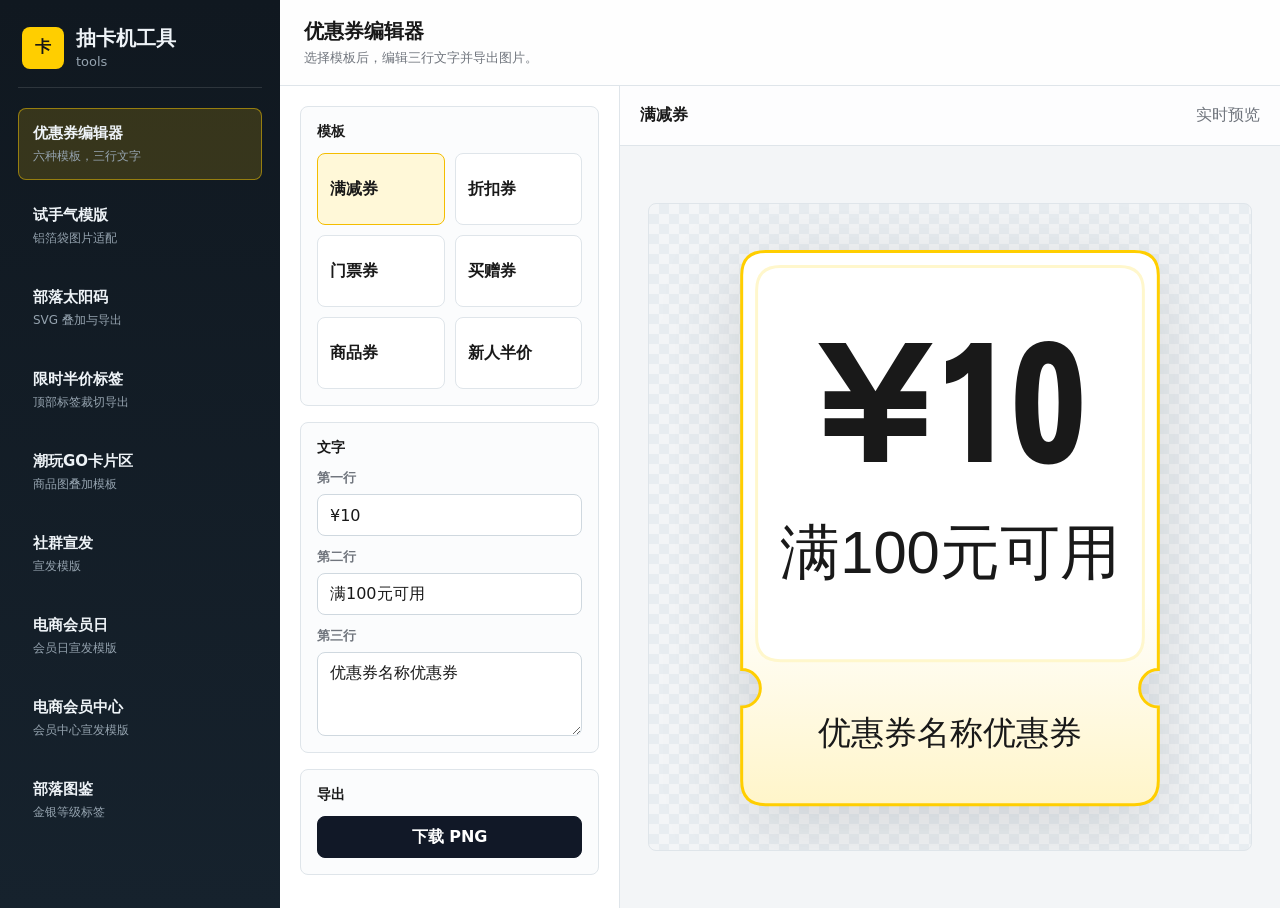
==== commit 82a9705a: "Add files via upload" ====
--- a/index.html
+++ b/index.html
@@ -22,7 +22,7 @@
         <nav class="admin-nav" aria-label="工具菜单">
           <button class="admin-nav-item active" type="button" data-page="coupon">
             <span>优惠券编辑器</span>
-            <small>五种模板，三行文字</small>
+            <small>六种模板，三行文字</small>
           </button>
           <button class="admin-nav-item" type="button" data-page="luck">
             <span>试手气模版</span>
@@ -52,6 +52,10 @@
             <span>电商会员中心</span>
             <small>会员中心宣发模版</small>
           </button>
+          <button class="admin-nav-item" type="button" data-page="tribe-atlas">
+            <span>部落图鉴</span>
+            <small>金银等级标签</small>
+          </button>
         </nav>
       </aside>
 
@@ -70,10 +74,13 @@
                 <h2>模板</h2>
                 <div class="template-grid" role="radiogroup" aria-label="选择优惠券模板">
                   <button class="template-card active" type="button" data-template="cash">
+                    <span>满减券</span>
+                  </button>
+                  <button class="template-card" type="button" data-template="discount">
                     <span>折扣券</span>
                   </button>
-                  <button class="template-card" type="button" data-template="free">
-                    <span>免费券</span>
+                  <button class="template-card" type="button" data-template="ticket">
+                    <span>门票券</span>
                   </button>
                   <button class="template-card" type="button" data-template="box">
                     <span>买赠券</span>
@@ -123,7 +130,7 @@
 
             <section class="coupon-workspace embedded">
               <div class="coupon-toolbar">
-                <strong id="templateTitle">折扣券</strong>
+                <strong id="templateTitle">满减券</strong>
                 <div id="productTagPicker" class="tag-picker toolbar-tag-picker" role="radiogroup" aria-label="选择商品券标签" hidden>
                   <button class="tag-option active" type="button" data-product-tag="exchange">兑换券</button>
                   <button class="tag-option" type="button" data-product-tag="single">单抽券</button>
@@ -689,6 +696,52 @@
               </div>
               <div class="ecommerce-stage">
                 <canvas id="memberCenterPreview" class="ecommerce-preview" aria-label="电商会员中心模块 1 预览"></canvas>
+              </div>
+            </section>
+          </div>
+        </section>
+
+        <section id="tribeAtlasPage" class="admin-page" data-page-panel="tribe-atlas">
+          <div class="admin-header">
+            <div>
+              <strong>部落图鉴</strong>
+              <span>输入文案，生成金色或银色等级标签。</span>
+            </div>
+          </div>
+
+          <div class="admin-tool-grid coupon-admin-grid">
+            <aside class="coupon-sidebar embedded">
+              <section class="coupon-panel">
+                <h2>版本</h2>
+                <div class="template-grid" role="radiogroup" aria-label="选择等级标签版本">
+                  <button class="template-card active" type="button" data-atlas-style="silver"><span>银色</span></button>
+                  <button class="template-card" type="button" data-atlas-style="gold"><span>金色</span></button>
+                </div>
+              </section>
+
+              <section class="coupon-panel">
+                <h2>标签文字</h2>
+                <label class="field">
+                  <span>文案</span>
+                  <input id="tribeAtlasText" type="text" value="方寸卡" />
+                </label>
+              </section>
+
+              <section class="coupon-panel">
+                <h2>导出</h2>
+                <div class="action-row">
+                  <button id="downloadTribeAtlas" type="button">下载 PNG</button>
+                </div>
+              </section>
+            </aside>
+
+            <section class="coupon-workspace embedded">
+              <div class="coupon-toolbar">
+                <strong id="tribeAtlasTitle">银色标签</strong>
+                <span>138 × 38 px</span>
+              </div>
+              <div class="tribe-atlas-stage">
+                <canvas id="tribeAtlasPreview" class="tribe-atlas-preview" aria-label="部落图鉴等级标签预览"></canvas>
               </div>
             </section>
           </div>
@@ -711,6 +764,7 @@
     <script src="./member-center-assets.js"></script>
     <script src="./member-center-product-assets.js"></script>
     <script src="./member-center.js"></script>
+    <script src="./tribe-atlas.js"></script>
     <script src="./dashboard.js"></script>
   </body>
 </html>
--- a/dashboard.css
+++ b/dashboard.css
@@ -921,6 +921,36 @@
   box-shadow: 0 18px 48px rgba(23, 32, 38, 0.12);
 }
 
+@font-face {
+  font-family: "FZHanSongTiJF";
+  src: url("./assets/fonts/FZHanSTJF_Da.TTF") format("truetype");
+  font-weight: 800;
+  font-display: swap;
+}
+
+.tribe-atlas-stage {
+  display: grid;
+  min-height: calc(100vh - 138px);
+  padding: 32px;
+  place-items: center;
+  overflow: auto;
+  background-color: #f3f5f7;
+  background-image:
+    linear-gradient(45deg, #e6ebef 25%, transparent 25%),
+    linear-gradient(-45deg, #e6ebef 25%, transparent 25%),
+    linear-gradient(45deg, transparent 75%, #e6ebef 75%),
+    linear-gradient(-45deg, transparent 75%, #e6ebef 75%);
+  background-position: 0 0, 0 8px, 8px -8px, -8px 0;
+  background-size: 16px 16px;
+}
+
+.tribe-atlas-preview {
+  display: block;
+  width: min(552px, calc(100vw - 420px));
+  min-width: 276px;
+  height: auto;
+}
+
 @media (max-width: 980px) {
   .admin-app {
     grid-template-columns: 1fr;
@@ -968,6 +998,15 @@
     min-height: 58vh;
   }
 
+  .tribe-atlas-stage {
+    min-height: 58vh;
+  }
+
+  .tribe-atlas-preview {
+    width: min(552px, calc(100vw - 48px));
+    min-width: 0;
+  }
+
   .community-poster {
     transform: scale(min(1, calc((100vw - 48px) / 375)));
   }
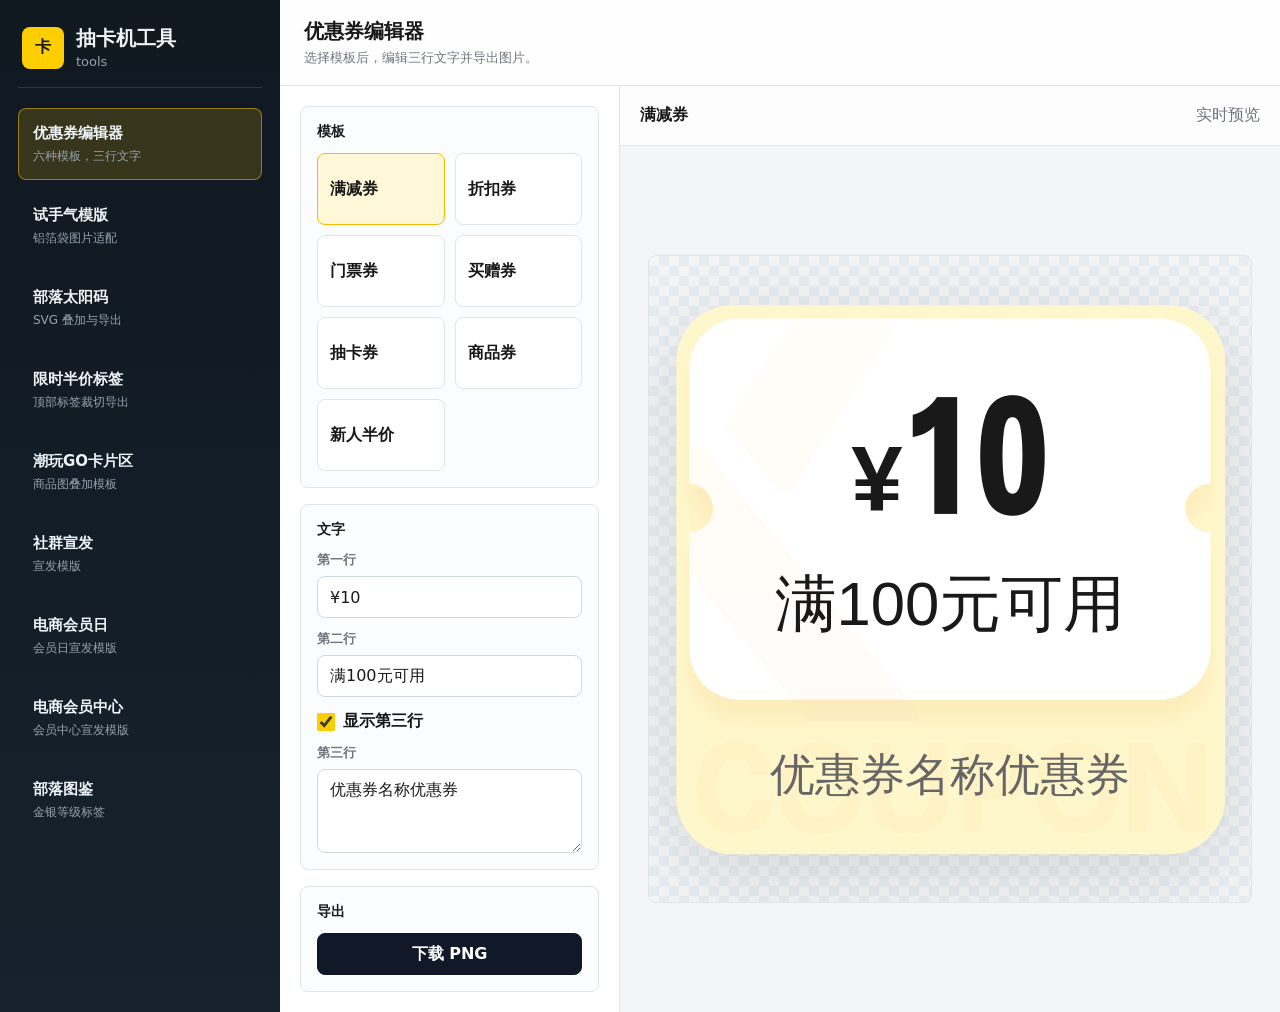
==== commit b99633dc: "Add files via upload" ====
--- a/index.html
+++ b/index.html
@@ -85,6 +85,9 @@
                   <button class="template-card" type="button" data-template="box">
                     <span>买赠券</span>
                   </button>
+                  <button class="template-card" type="button" data-template="draw">
+                    <span>抽卡券</span>
+                  </button>
                   <button class="template-card" type="button" data-template="product">
                     <span>商品券</span>
                   </button>
@@ -104,9 +107,34 @@
                   <span>第二行</span>
                   <input id="line2" type="text" />
                 </label>
-                <label class="field">
+                <label id="thirdLineToggleRow" class="coupon-third-toggle">
+                  <input id="showThirdLine" type="checkbox" checked />
+                  <span>显示第三行</span>
+                </label>
+                <label id="thirdLineField" class="field">
                   <span>第三行</span>
                   <textarea id="line3" rows="3"></textarea>
+                </label>
+              </section>
+
+              <section id="couponDrawPanel" class="coupon-panel" hidden>
+                <h2>面值</h2>
+                <div class="draw-amount-picker" role="radiogroup" aria-label="选择抽卡券面值">
+                  <button class="tag-option active" type="button" data-draw-amount="none">无金额</button>
+                  <button class="tag-option" type="button" data-draw-amount="20">20</button>
+                  <button class="tag-option" type="button" data-draw-amount="10">10</button>
+                  <button class="tag-option" type="button" data-draw-amount="5">5</button>
+                  <button class="tag-option" type="button" data-draw-amount="2">2</button>
+                  <button class="tag-option" type="button" data-draw-amount="1">1</button>
+                  <button class="tag-option" type="button" data-draw-amount="custom">自定义</button>
+                </div>
+                <label id="drawCustomAmountField" class="field" hidden>
+                  <span>自定义金额</span>
+                  <input id="drawCustomAmount" type="text" value="30" inputmode="decimal" />
+                </label>
+                <label class="coupon-third-toggle">
+                  <input id="drawRestricted" type="checkbox" />
+                  <span>限非新品</span>
                 </label>
               </section>
 
@@ -135,6 +163,7 @@
                   <button class="tag-option active" type="button" data-product-tag="exchange">兑换券</button>
                   <button class="tag-option" type="button" data-product-tag="single">单抽券</button>
                   <button class="tag-option" type="button" data-product-tag="box">端盒券</button>
+                  <button class="tag-option" type="button" data-product-tag="random">随机一款</button>
                 </div>
                 <span>实时预览</span>
               </div>
@@ -751,6 +780,9 @@
 
     <script src="./coupon-fonts.js"></script>
     <script src="./coupon-newcomer-data.js"></script>
+    <script src="./coupon-frame-data.js"></script>
+    <script src="./draw-coupon-data.js"></script>
+    <script src="./coupon-product-tag-data.js"></script>
     <script src="./coupon.js"></script>
     <script src="./app.js"></script>
     <script src="./luck.js"></script>
--- a/coupon.css
+++ b/coupon.css
@@ -189,10 +189,46 @@
   background: #ffce00;
 }
 
+.draw-amount-picker {
+  display: grid;
+  grid-template-columns: repeat(4, minmax(0, 1fr));
+  gap: 8px;
+  margin-top: 12px;
+}
+
+.draw-amount-picker .tag-option {
+  padding: 0 5px;
+  font-size: 14px;
+  white-space: nowrap;
+}
+
 .field {
   display: grid;
   gap: 7px;
   margin-top: 12px;
+}
+
+.field[hidden] {
+  display: none;
+}
+
+.coupon-third-toggle {
+  display: flex;
+  align-items: center;
+  gap: 8px;
+  margin-top: 14px;
+  font-weight: 700;
+}
+
+.coupon-third-toggle input {
+  width: 18px;
+  height: 18px;
+  margin: 0;
+  accent-color: #ffce00;
+}
+
+.coupon-third-toggle[hidden] {
+  display: none;
 }
 
 .field:first-of-type {
@@ -283,6 +319,7 @@
 .toolbar-tag-picker {
   grid-column: 1 / -1;
   grid-row: 2;
+  grid-template-columns: repeat(4, minmax(0, 1fr));
   width: min(470px, 52vw);
   margin: 0;
 }
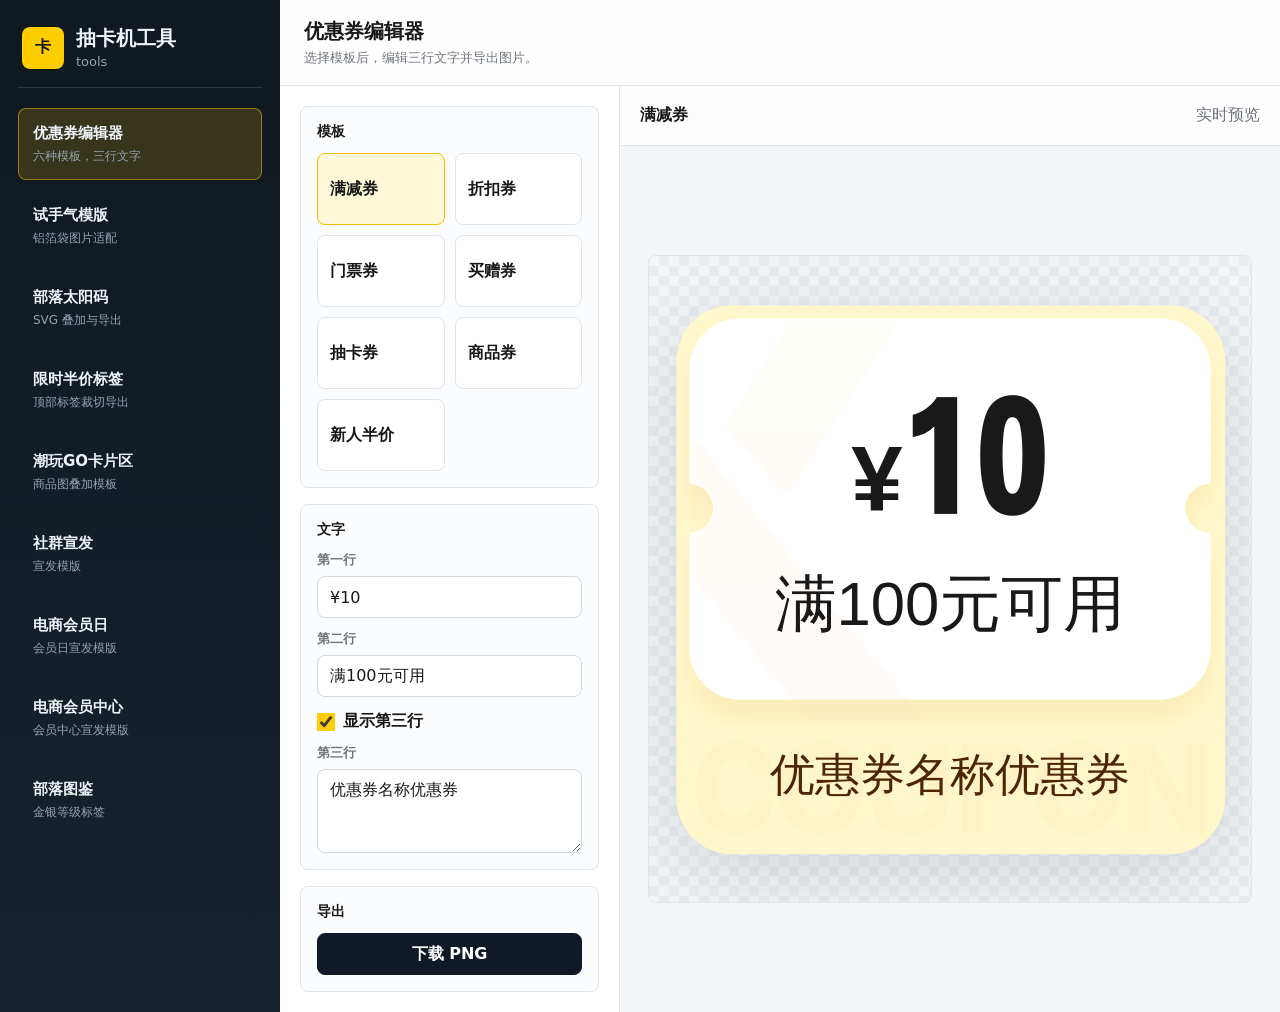
==== commit cdc8dd56: "Add files via upload" ====
--- a/index.html
+++ b/index.html
@@ -163,7 +163,7 @@
                   <button class="tag-option active" type="button" data-product-tag="exchange">兑换券</button>
                   <button class="tag-option" type="button" data-product-tag="single">单抽券</button>
                   <button class="tag-option" type="button" data-product-tag="box">端盒券</button>
-                  <button class="tag-option" type="button" data-product-tag="random">随机一款</button>
+                  <button class="tag-option" type="button" data-product-tag="random">随机1款</button>
                 </div>
                 <span>实时预览</span>
               </div>
